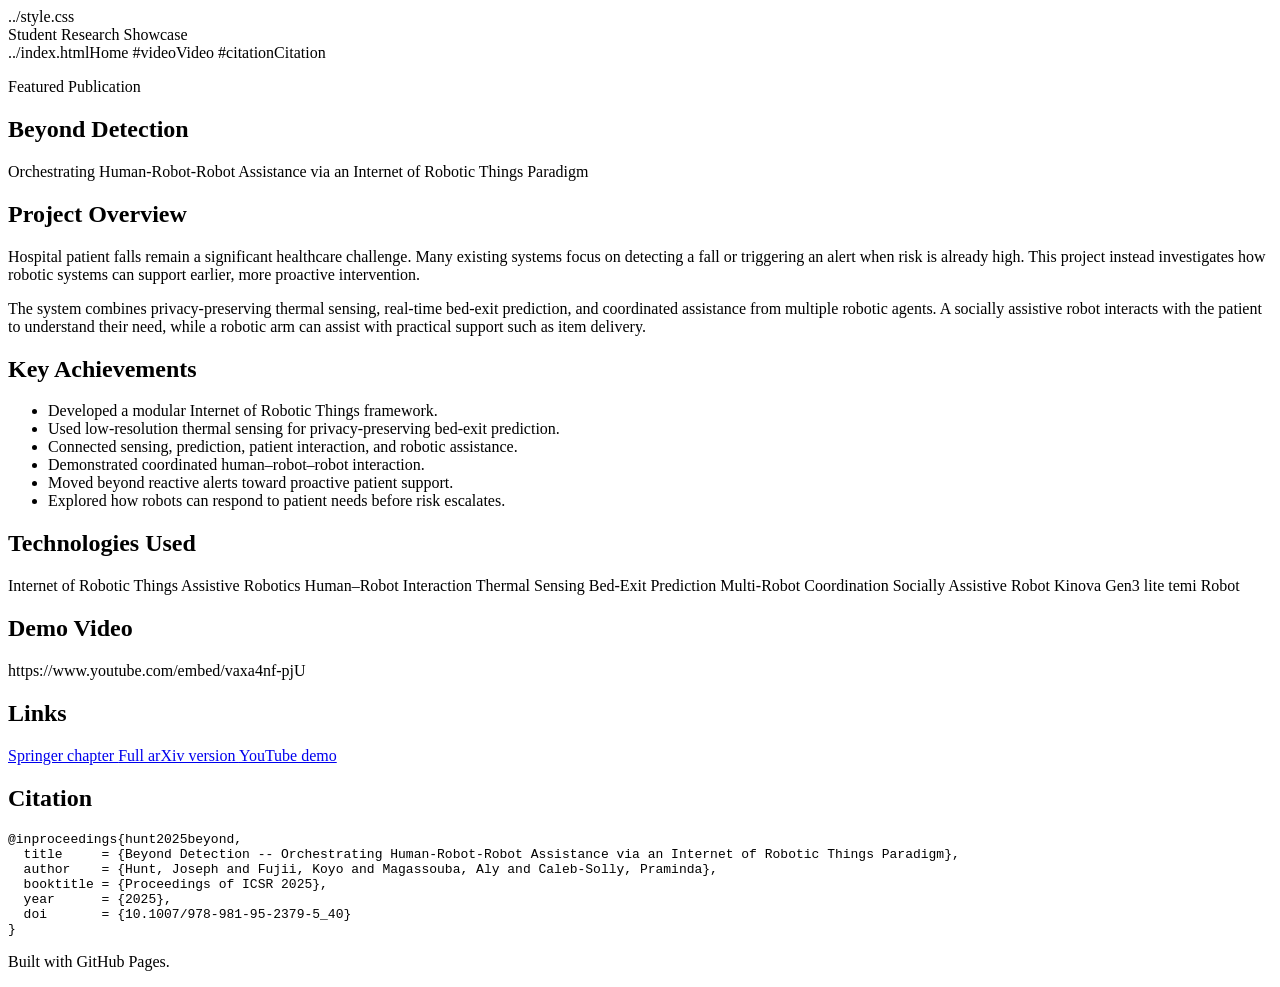
==== projects/beyond-detection.html @ be0d7199 "Add beyond-detection.html for project showcase This HTML file presents a project overview, key achie" ====
<!DOCTYPE html>
<html lang="en">
<head>
  <meta charset="UTF-8" />
  <meta name="viewport" content="width=device-width, initial-scale=1.0" />

  <title>Beyond Detection | Dissertation Student Projects</title>

  ../style.css
</head>

<body>
  <header class="hero">
    <nav class="navbar">
      <div class="logo">Student Research Showcase</div>

      <div class="nav-links">
        ../index.htmlHome</a>
        #videoVideo</a>
        #citationCitation</a>
      </div>
    </nav>

    <section class="hero-content">
      <p class="eyebrow">Featured Publication</p>

      <h1>Beyond Detection</h1>

      <p>
        Orchestrating Human-Robot-Robot Assistance via an Internet of Robotic Things Paradigm
      </p>
    </section>
  </header>

  <main>
    <section class="section">
      <h2>Project Overview</h2>

      <p>
        Hospital patient falls remain a significant healthcare challenge. Many existing
        systems focus on detecting a fall or triggering an alert when risk is already
        high. This project instead investigates how robotic systems can support earlier,
        more proactive intervention.
      </p>

      <p>
        The system combines privacy-preserving thermal sensing, real-time bed-exit
        prediction, and coordinated assistance from multiple robotic agents. A socially
        assistive robot interacts with the patient to understand their need, while a
        robotic arm can assist with practical support such as item delivery.
      </p>
    </section>

    <section class="section">
      <h2>Key Achievements</h2>

      <ul>
        <li>Developed a modular Internet of Robotic Things framework.</li>
        <li>Used low-resolution thermal sensing for privacy-preserving bed-exit prediction.</li>
        <li>Connected sensing, prediction, patient interaction, and robotic assistance.</li>
        <li>Demonstrated coordinated human–robot–robot interaction.</li>
        <li>Moved beyond reactive alerts toward proactive patient support.</li>
        <li>Explored how robots can respond to patient needs before risk escalates.</li>
      </ul>
    </section>

    <section class="section">
      <h2>Technologies Used</h2>

      <div class="tags">
        <span>Internet of Robotic Things</span>
        <span>Assistive Robotics</span>
        <span>Human–Robot Interaction</span>
        <span>Thermal Sensing</span>
        <span>Bed-Exit Prediction</span>
        <span>Multi-Robot Coordination</span>
        <span>Socially Assistive Robot</span>
        <span>Kinova Gen3 lite</span>
        <span>temi Robot</span>
      </div>
    </section>

    <section id="video" class="section">
      <h2>Demo Video</h2>

      <div class="video-box">
        https://www.youtube.com/embed/vaxa4nf-pjU
        </iframe>
      </div>
    </section>

    <section class="section">
      <h2>Links</h2>

      <div class="links">
        <a href="https://link.springer.com/chapter/10.1007/978-981-95-2379-5_40">
          Springer chapter
        </a>

        <a href="https://arxiv.org/pdf/2509.22296">
          Full arXiv version
        </a>

        <a href="https://youtu.be/vaxa4nf-pjU">
          YouTube demo
        </a>
      </div>
    </section>

    <section id="citation" class="section">
      <h2>Citation</h2>

      <pre><code>@inproceedings{hunt2025beyond,
  title     = {Beyond Detection -- Orchestrating Human-Robot-Robot Assistance via an Internet of Robotic Things Paradigm},
  author    = {Hunt, Joseph and Fujii, Koyo and Magassouba, Aly and Caleb-Solly, Praminda},
  booktitle = {Proceedings of ICSR 2025},
  year      = {2025},
  doi       = {10.1007/978-981-95-2379-5_40}
}</code></pre>
    </section>
  </main>

  <footer>
    <p>Built with GitHub Pages.</p>
  </footer>
</body>
</html>
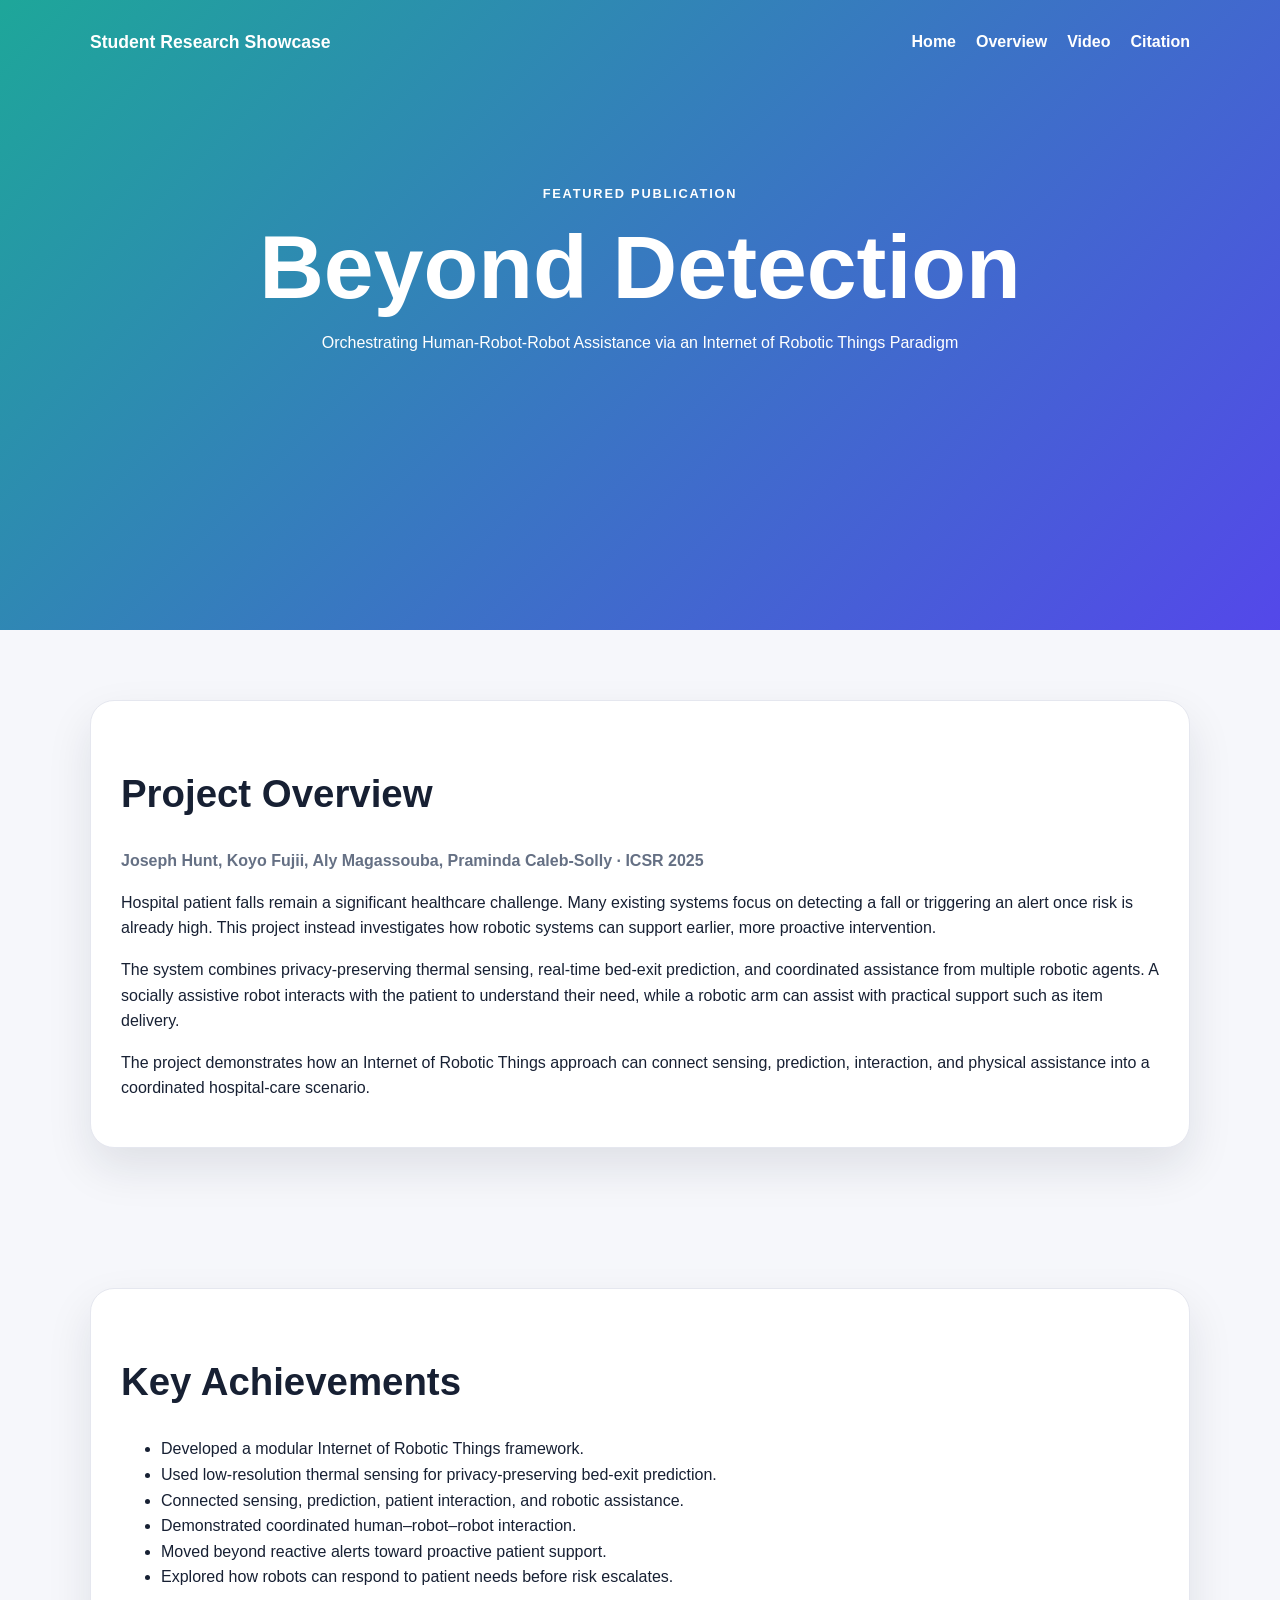
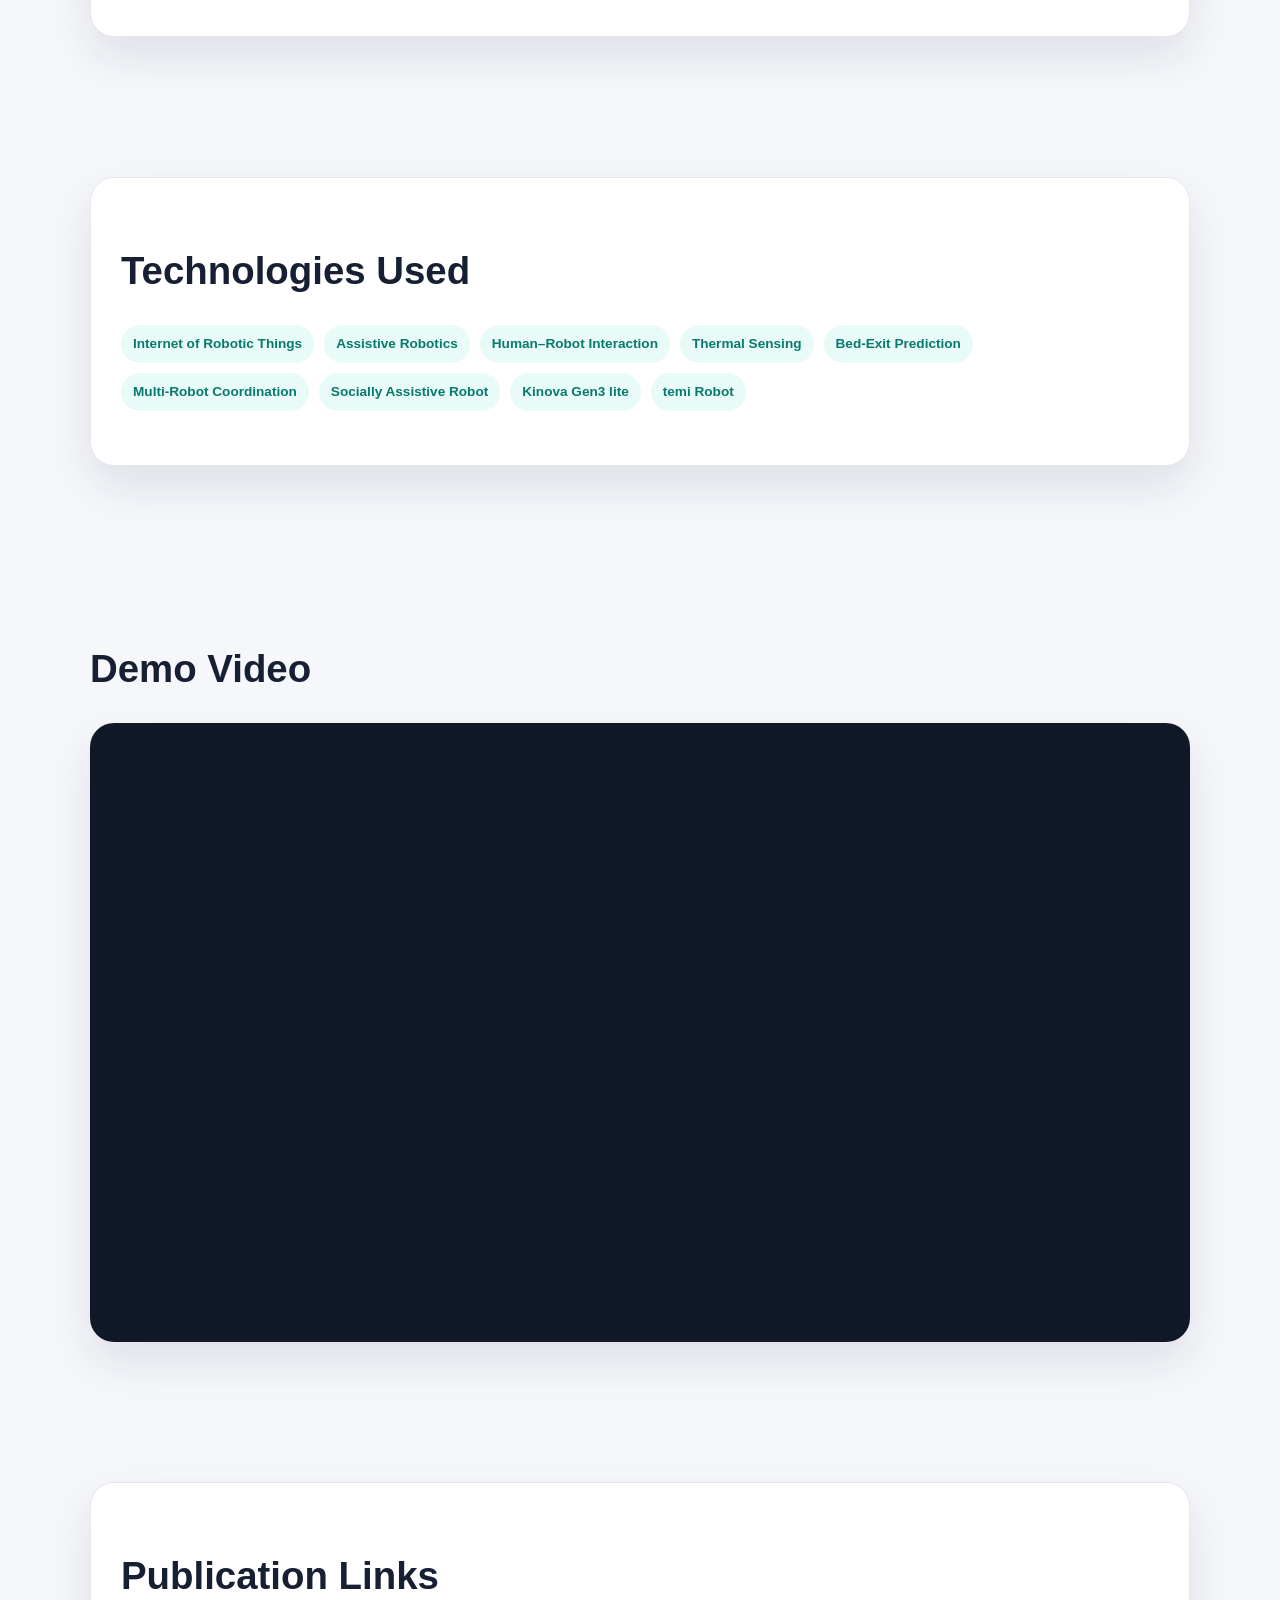
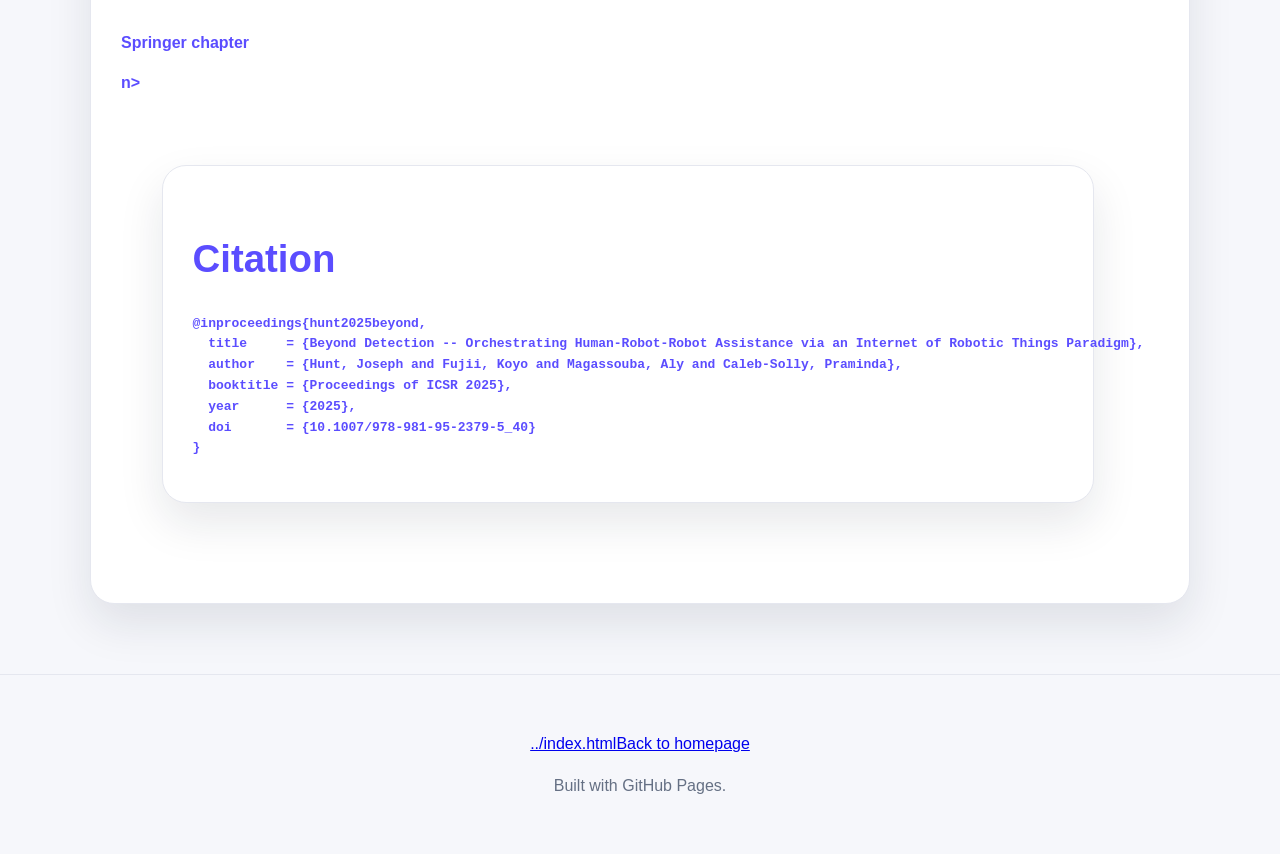
==== commit 78540350: "Update project title and restructure content" ====
--- a/projects/beyond-detection.html
+++ b/projects/beyond-detection.html
@@ -4,9 +4,9 @@
   <meta charset="UTF-8" />
   <meta name="viewport" content="width=device-width, initial-scale=1.0" />
 
-  <title>Beyond Detection | Dissertation Student Projects</title>
+  <title>Beyond Detection | Student Research Showcase</title>
 
-  ../style.css
+  <link rel="stylesheet" href="../style.css" />
 </head>
 
 <body>
@@ -15,9 +15,10 @@
       <div class="logo">Student Research Showcase</div>
 
       <div class="nav-links">
-        ../index.htmlHome</a>
-        #videoVideo</a>
-        #citationCitation</a>
+        <a href="../index.html">Home</a>
+        <a href="#overview">Overview</a>
+        <a href="#video">Video</a>
+        <a href="#citation">Citation</a>
       </div>
     </nav>
 
@@ -33,94 +34,112 @@
   </header>
 
   <main>
-    <section class="section">
-      <h2>Project Overview</h2>
+    <section id="overview" class="section">
+      <article class="project-card">
+        <h2>Project Overview</h2>
 
-      <p>
-        Hospital patient falls remain a significant healthcare challenge. Many existing
-        systems focus on detecting a fall or triggering an alert when risk is already
-        high. This project instead investigates how robotic systems can support earlier,
-        more proactive intervention.
-      </p>
+        <p class="meta">
+          Joseph Hunt, Koyo Fujii, Aly Magassouba, Praminda Caleb-Solly · ICSR 2025
+        </p>
 
-      <p>
-        The system combines privacy-preserving thermal sensing, real-time bed-exit
-        prediction, and coordinated assistance from multiple robotic agents. A socially
-        assistive robot interacts with the patient to understand their need, while a
-        robotic arm can assist with practical support such as item delivery.
-      </p>
+        <p>
+          Hospital patient falls remain a significant healthcare challenge. Many existing
+          systems focus on detecting a fall or triggering an alert once risk is already
+          high. This project instead investigates how robotic systems can support earlier,
+          more proactive intervention.
+        </p>
+
+        <p>
+          The system combines privacy-preserving thermal sensing, real-time bed-exit
+          prediction, and coordinated assistance from multiple robotic agents. A socially
+          assistive robot interacts with the patient to understand their need, while a
+          robotic arm can assist with practical support such as item delivery.
+        </p>
+
+        <p>
+          The project demonstrates how an Internet of Robotic Things approach can connect
+          sensing, prediction, interaction, and physical assistance into a coordinated
+          hospital-care scenario.
+        </p>
+      </article>
     </section>
 
     <section class="section">
-      <h2>Key Achievements</h2>
+      <article class="paper-card">
+        <h2>Key Achievements</h2>
 
-      <ul>
-        <li>Developed a modular Internet of Robotic Things framework.</li>
-        <li>Used low-resolution thermal sensing for privacy-preserving bed-exit prediction.</li>
-        <li>Connected sensing, prediction, patient interaction, and robotic assistance.</li>
-        <li>Demonstrated coordinated human–robot–robot interaction.</li>
-        <li>Moved beyond reactive alerts toward proactive patient support.</li>
-        <li>Explored how robots can respond to patient needs before risk escalates.</li>
-      </ul>
+        <ul>
+          <li>Developed a modular Internet of Robotic Things framework.</li>
+          <li>Used low-resolution thermal sensing for privacy-preserving bed-exit prediction.</li>
+          <li>Connected sensing, prediction, patient interaction, and robotic assistance.</li>
+          <li>Demonstrated coordinated human–robot–robot interaction.</li>
+          <li>Moved beyond reactive alerts toward proactive patient support.</li>
+          <li>Explored how robots can respond to patient needs before risk escalates.</li>
+        </ul>
+      </article>
     </section>
 
     <section class="section">
-      <h2>Technologies Used</h2>
+      <article class="project-card">
+        <h2>Technologies Used</h2>
 
-      <div class="tags">
-        <span>Internet of Robotic Things</span>
-        <span>Assistive Robotics</span>
-        <span>Human–Robot Interaction</span>
-        <span>Thermal Sensing</span>
-        <span>Bed-Exit Prediction</span>
-        <span>Multi-Robot Coordination</span>
-        <span>Socially Assistive Robot</span>
-        <span>Kinova Gen3 lite</span>
-        <span>temi Robot</span>
-      </div>
+        <div class="tags">
+          <span>Internet of Robotic Things</span>
+          <span>Assistive Robotics</span>
+          <span>Human–Robot Interaction</span>
+          <span>Thermal Sensing</span>
+          <span>Bed-Exit Prediction</span>
+          <span>Multi-Robot Coordination</span>
+          <span>Socially Assistive Robot</span>
+          <span>Kinova Gen3 lite</span>
+          <span>temi Robot</span>
+        </div>
+      </article>
     </section>
 
     <section id="video" class="section">
       <h2>Demo Video</h2>
 
       <div class="video-box">
-        https://www.youtube.com/embed/vaxa4nf-pjU
+        <iframe
+          src="https://www.youtube.com/embed/vaxa4nf-pjU"
+          title="Beyond Detection project demo"
+          allowfullscreen>
         </iframe>
       </div>
     </section>
 
     <section class="section">
-      <h2>Links</h2>
+      <article class="paper-card">
+        <h2>Publication Links</h2>
 
-      <div class="links">
-        <a href="https://link.springer.com/chapter/10.1007/978-981-95-2379-5_40">
-          Springer chapter
-        </a>
+        <div class="links">
+          <a href="https://link.springer.com/chapter/10.1007/978-981-95-2379-5_40">
+            Springer chapter
+          </a>
 
-        <a href="https://arxiv.org/pdf/2509.22296">
-          Full arXiv version
-        </a>
-
-        <a href="https://youtu.be/vaxa4nf-pjU">
-          YouTube demo
-        </a>
-      </div>
-    </section>
+          <a href="https://arxiv.org/pdf/2509.22296">
+     n>
 
     <section id="citation" class="section">
-      <h2>Citation</h2>
+      <article class="paper-card">
+        <h2>Citation</h2>
 
-      <pre><code>@inproceedings{hunt2025beyond,
+        <pre><code>@inproceedings{hunt2025beyond,
   title     = {Beyond Detection -- Orchestrating Human-Robot-Robot Assistance via an Internet of Robotic Things Paradigm},
   author    = {Hunt, Joseph and Fujii, Koyo and Magassouba, Aly and Caleb-Solly, Praminda},
   booktitle = {Proceedings of ICSR 2025},
   year      = {2025},
   doi       = {10.1007/978-981-95-2379-5_40}
 }</code></pre>
+      </article>
     </section>
   </main>
 
   <footer>
+    <p>
+      ../index.htmlBack to homepage</a>
+    </p>
     <p>Built with GitHub Pages.</p>
   </footer>
 </body>
--- a/style.css
+++ b/style.css
@@ -0,0 +1,234 @@
+:root {
+  --background: #f6f7fb;
+  --text: #172033;
+  --muted: #657084;
+  --primary: #5b4dff;
+  --accent: #1fb6a6;
+  --card: #ffffff;
+  --border: #e5e7ef;
+}
+
+* {
+  box-sizing: border-box;
+}
+
+body {
+  margin: 0;
+  font-family: Arial, Helvetica, sans-serif;
+  background: var(--background);
+  color: var(--text);
+  line-height: 1.6;
+}
+
+.hero {
+  min-height: 70vh;
+  color: white;
+  background:
+    linear-gradient(135deg, rgba(31, 182, 166, 0.9), rgba(91, 77, 255, 0.9)),
+    #111827;
+  padding-bottom: 80px;
+}
+
+.navbar {
+  width: min(1100px, 92%);
+  margin: 0 auto;
+  padding: 28px 0;
+  display: flex;
+  justify-content: space-between;
+  align-items: center;
+}
+
+.logo {
+  font-weight: 800;
+  font-size: 1.1rem;
+}
+
+.nav-links {
+  display: flex;
+  gap: 20px;
+}
+
+.nav-links a {
+  color: white;
+  text-decoration: none;
+  font-weight: 700;
+}
+
+.hero-content {
+  width: min(900px, 92%);
+  margin: 100px auto 0;
+  text-align: center;
+}
+
+.eyebrow {
+  text-transform: uppercase;
+  letter-spacing: 0.14em;
+  font-size: 0.8rem;
+  font-weight: 800;
+}
+
+h1 {
+  font-size: clamp(2.8rem, 8vw, 5.6rem);
+  line-height: 0.95;
+  margin: 20px 0;
+}
+
+h2 {
+  font-size: 2.4rem;
+  margin-bottom: 24px;
+}
+
+.section {
+  width: min(1100px, 92%);
+  margin: 0 auto;
+  padding: 70px 0;
+}
+
+.project-card,
+.paper-card {
+  background: var(--card);
+  border: 1px solid var(--border);
+  border-radius: 24px;
+  padding: 30px;
+  box-shadow: 0 20px 45px rgba(23, 32, 51, 0.1);
+}
+
+.project-card h3,
+.paper-card h3 {
+  font-size: 1.8rem;
+  margin-top: 0;
+}
+
+.meta {
+  color: var(--muted);
+  font-weight: 700;
+}
+
+.tags {
+  display: flex;
+  flex-wrap: wrap;
+  gap: 10px;
+  margin: 24px 0;
+}
+
+.tags span {
+  background: #e8fbf8;
+  color: #08796e;
+  border-radius: 999px;
+  padding: 8px 12px;
+  font-weight: 700;
+  font-size: 0.85rem;
+}
+
+.links {
+  display: flex;
+  flex-wrap: wrap;
+  gap: 14px;
+}
+
+.links a {
+  color: var(--primary);
+  font-weight: 800;
+  text-decoration: none;
+}
+
+.links a:hover {
+  text-decoration: underline;
+}
+
+.video-box {
+  aspect-ratio: 16 / 9;
+  background: #111827;
+  border-radius: 24px;
+  overflow: hidden;
+  box-shadow: 0 20px 45px rgba(23, 32, 51, 0.1);
+}
+
+.video-box iframe {
+  width: 100%;
+  height: 100%;
+  border: 0;
+}
+
+footer {
+  text-align: center;
+  color: var(--muted);
+  padding: 40px;
+  border-top: 1px solid var(--border);
+}
+
+@media (max-width: 700px) {
+  .navbar {
+    flex-direction: column;
+    gap: 20px;
+  }
+
+  .nav-links {
+    flex-wrap: wrap;
+    justify-content: center;
+  }
+}
+/* === About section: photo next to bio === */
+.about-section {
+  padding-top: 80px;
+}
+
+.about-card-horizontal {
+  display: grid;
+  grid-template-columns: minmax(180px, 280px) 1fr;
+  gap: 34px;
+  align-items: start;
+  background: var(--card);
+  border: 1px solid var(--border);
+  border-radius: 24px;
+  padding: 34px;
+  box-shadow: 0 20px 45px rgba(23, 32, 51, 0.1);
+}
+
+.about-photo-column {
+  display: flex;
+  justify-content: center;
+}
+
+.about-photo {
+  width: 100%;
+  max-width: 260px;
+  aspect-ratio: 1 / 1;
+  object-fit: cover;
+  border-radius: 28px;
+  border: 6px solid #ffffff;
+  box-shadow: 0 18px 35px rgba(23, 32, 51, 0.18);
+  background: #eef0f6;
+}
+
+.about-bio-column h2 {
+  margin-top: 0;
+}
+
+.about-bio-column a {
+  color: var(--primary);
+  font-weight: 700;
+  text-decoration: none;
+}
+
+.about-bio-column a:hover {
+  text-decoration: underline;
+}
+
+.about-links {
+  margin-top: 22px;
+}
+
+@media (max-width: 800px) {
+  .about-card-horizontal {
+    grid-template-columns: 1fr;
+  }
+
+  .about-photo-column {
+    justify-content: flex-start;
+  }
+
+  .about-photo {
+    max-width: 220px;
+  }
+}
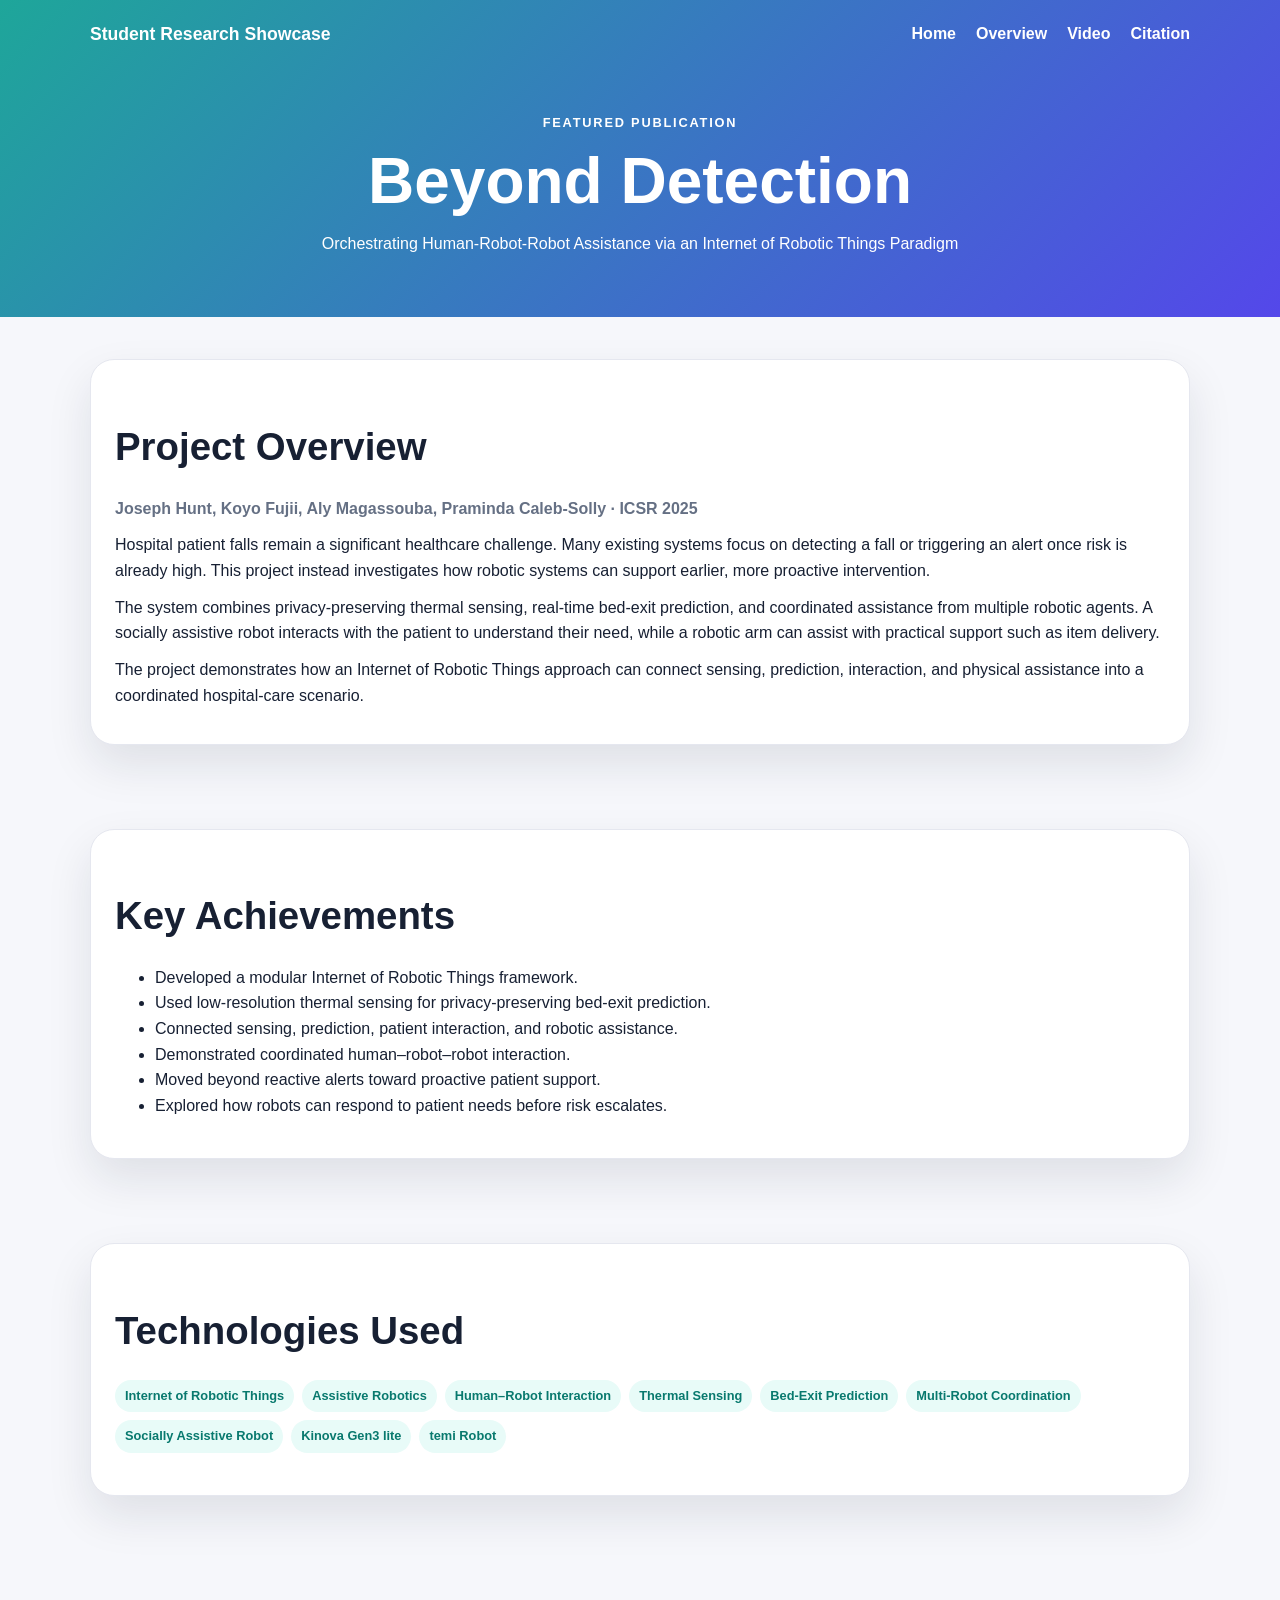
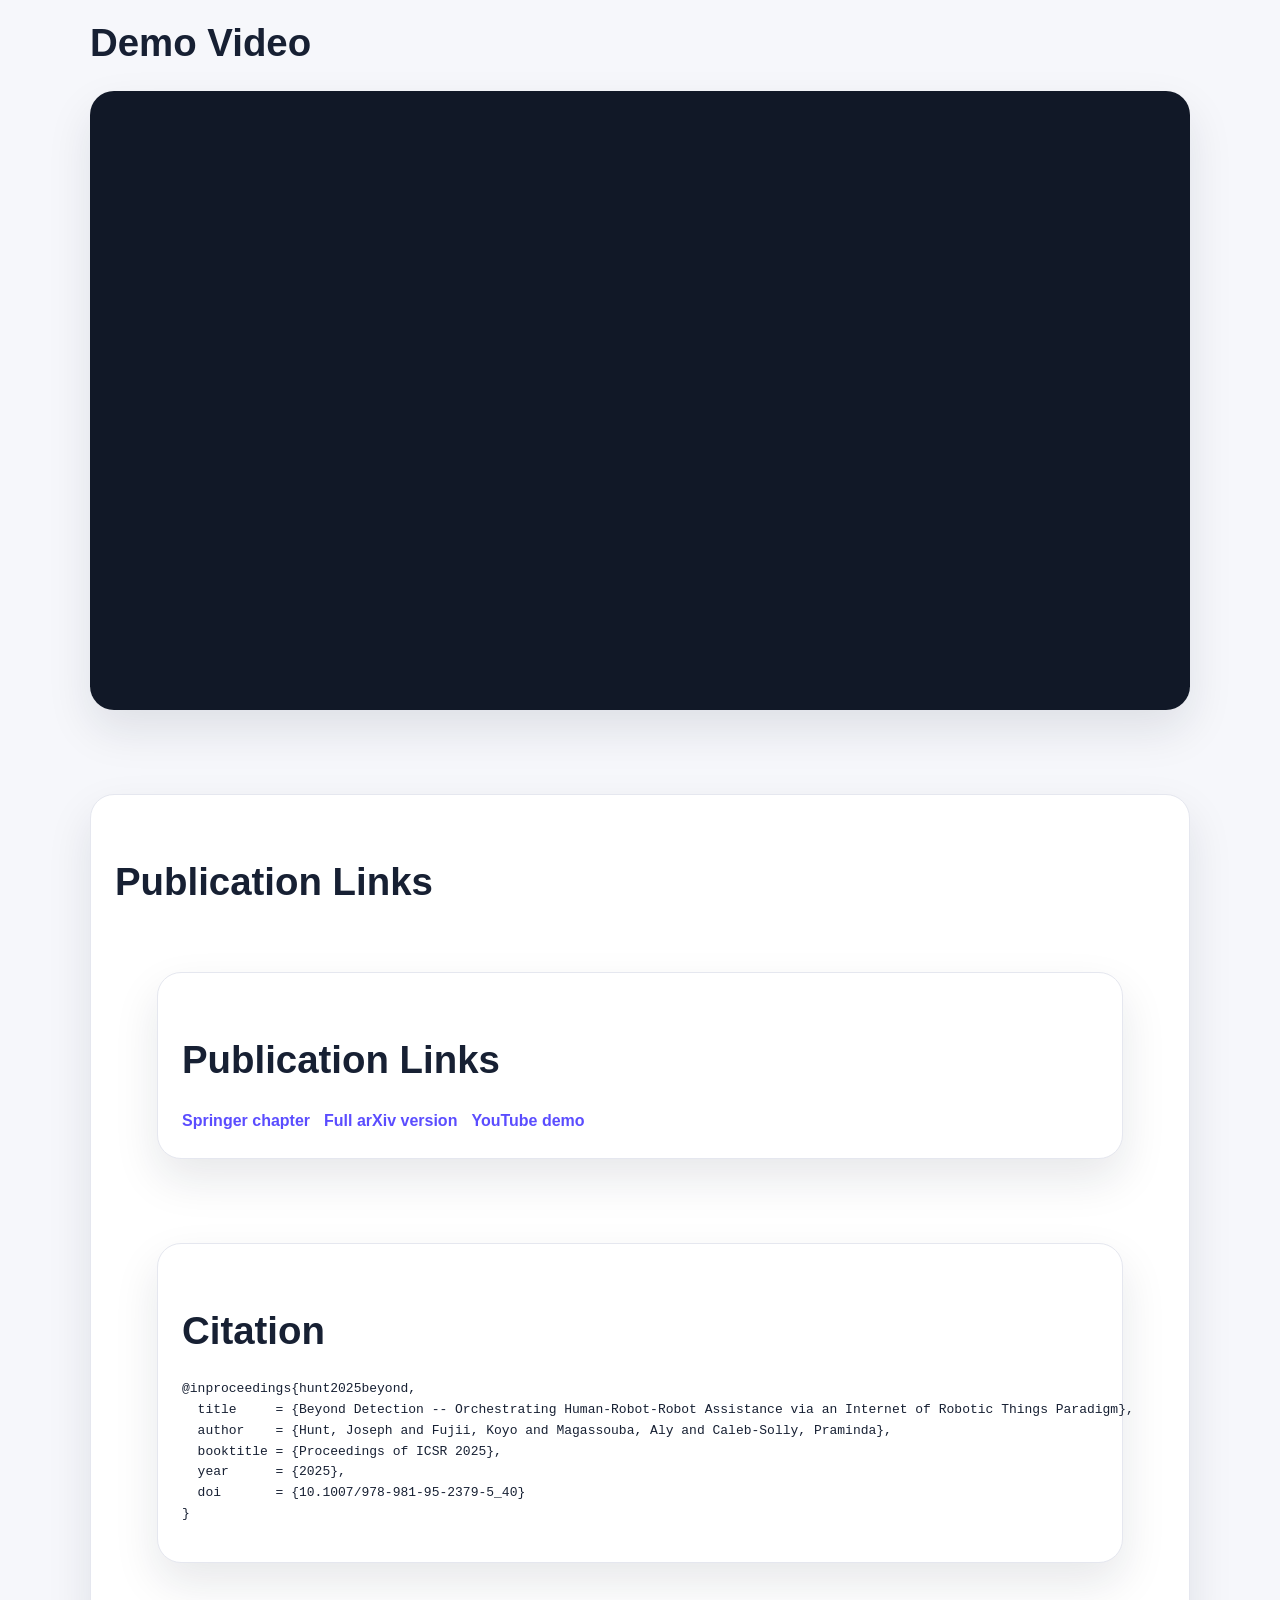
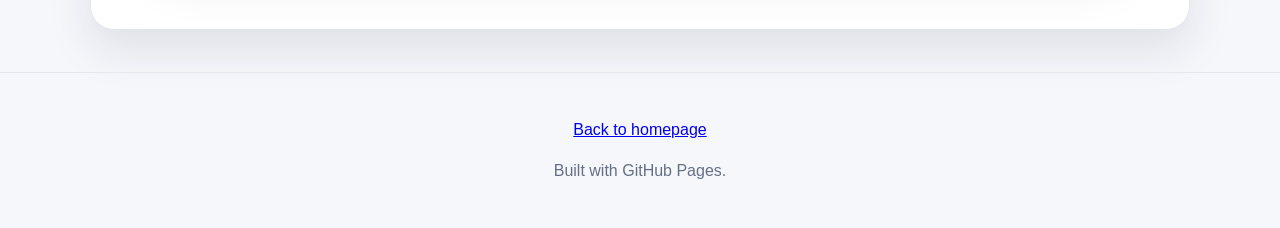
==== commit 469f2145: "Add publication links and YouTube demo section Added publication links section with relevant resourc" ====
--- a/projects/beyond-detection.html
+++ b/projects/beyond-detection.html
@@ -113,13 +113,25 @@
       <article class="paper-card">
         <h2>Publication Links</h2>
 
+<section class="section">
+      <article class="paper-card">
+        <h2>Publication Links</h2>
+
         <div class="links">
           <a href="https://link.springer.com/chapter/10.1007/978-981-95-2379-5_40">
             Springer chapter
           </a>
 
           <a href="https://arxiv.org/pdf/2509.22296">
-     n>
+            Full arXiv version
+          </a>
+
+          <a href="https://youtu.be/vaxa4nf-pjU">
+            YouTube demo
+          </a>
+        </div>
+      </article>
+    </section>
 
     <section id="citation" class="section">
       <article class="paper-card">
@@ -138,7 +150,7 @@
 
   <footer>
     <p>
-      ../index.htmlBack to homepage</a>
+      <a href="../index.html">Back to homepage</a>
     </p>
     <p>Built with GitHub Pages.</p>
   </footer>
--- a/style.css
+++ b/style.css
@@ -232,3 +232,80 @@
     max-width: 220px;
   }
 }
+/* === Compact layout adjustments === */
+
+/* Reduce the height of the top banner */
+.hero {
+  min-height: auto;
+  padding-bottom: 45px;
+}
+
+/* Reduce spacing inside the navigation bar */
+.navbar {
+  padding: 20px 0;
+}
+
+/* Pull the hero text upward and reduce empty space */
+.hero-content {
+  margin: 45px auto 0;
+  max-width: 850px;
+}
+
+/* Reduce the main homepage title size */
+h1 {
+  font-size: clamp(2.2rem, 5vw, 4rem);
+  line-height: 1.05;
+  margin: 14px 0;
+}
+
+/* Slightly reduce section title sizes */
+h2 {
+  font-size: clamp(1.7rem, 3vw, 2.4rem);
+  margin-bottom: 18px;
+}
+
+/* Reduce large gaps between sections */
+.section {
+  padding: 42px 0;
+}
+
+/* Reduce card padding slightly */
+.project-card,
+.paper-card {
+  padding: 24px;
+}
+
+/* Reduce paragraph spacing inside cards */
+.project-card p,
+.paper-card p,
+.about-bio-column p {
+  margin-top: 0.7rem;
+  margin-bottom: 0.7rem;
+}
+
+/* Make the About section sit closer to the hero */
+.about-section {
+  padding-top: 50px;
+}
+
+/* Reduce spacing around the About card */
+.about-card-horizontal {
+  padding: 28px;
+  gap: 28px;
+}
+
+/* Make tags a little more compact */
+.tags {
+  margin: 18px 0;
+  gap: 8px;
+}
+
+.tags span {
+  padding: 6px 10px;
+  font-size: 0.8rem;
+}
+
+/* Reduce footer spacing */
+footer {
+  padding: 28px;
+}
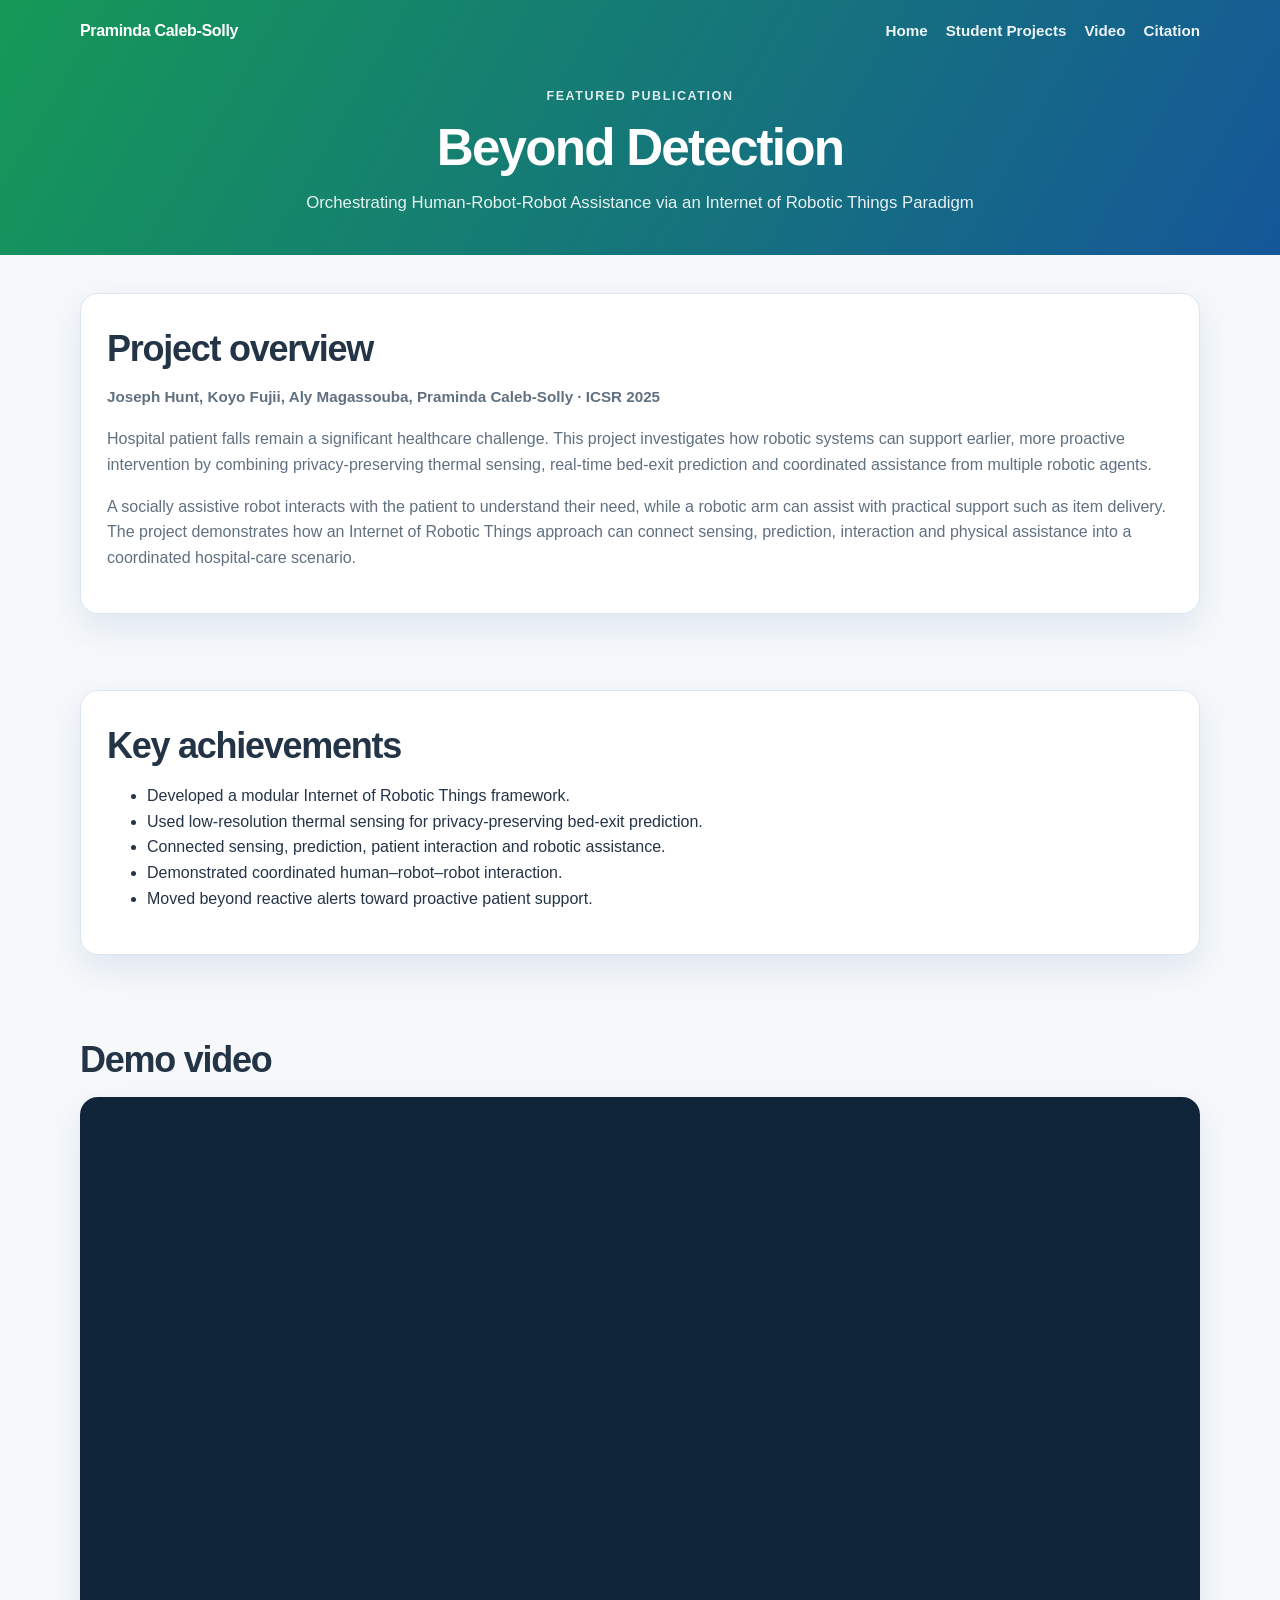
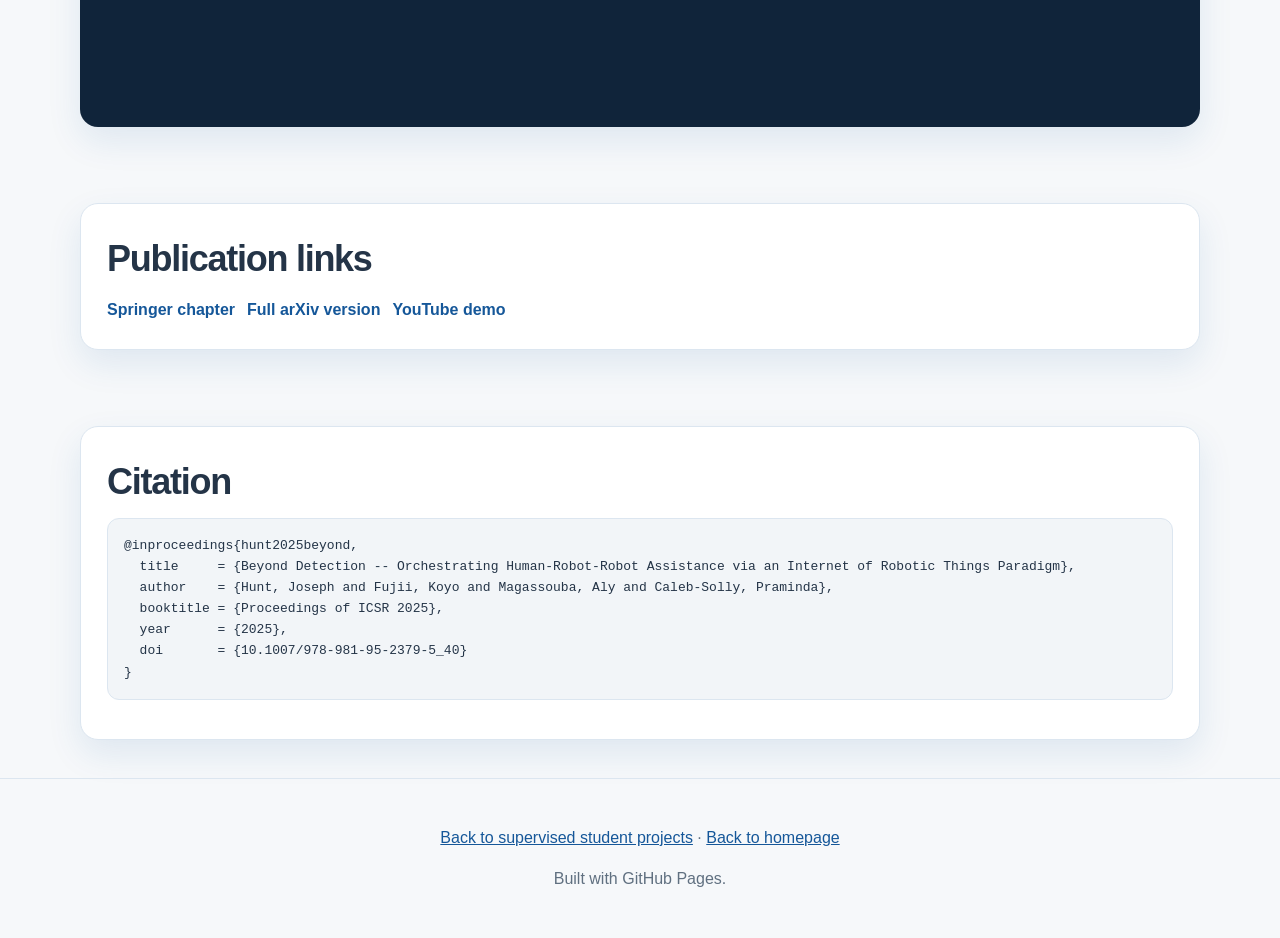
==== commit cfba4535: "Revise project title and content for clarity Updated project title and various text elements for con" ====
--- a/projects/beyond-detection.html
+++ b/projects/beyond-detection.html
@@ -3,132 +3,68 @@
 <head>
   <meta charset="UTF-8" />
   <meta name="viewport" content="width=device-width, initial-scale=1.0" />
-
-  <title>Beyond Detection | Student Research Showcase</title>
-
+  <title>Beyond Detection | Student Project</title>
   <link rel="stylesheet" href="../style.css" />
 </head>
-
 <body>
-  <header class="hero">
+  <header class="site-hero compact-hero">
     <nav class="navbar">
-      <div class="logo">Student Research Showcase</div>
-
+      <a class="brand" href="../index.html">Praminda Caleb-Solly</a>
       <div class="nav-links">
         <a href="../index.html">Home</a>
-        <a href="#overview">Overview</a>
+        <a href="Supervised_Student_Projects.html">Student Projects</a>
         <a href="#video">Video</a>
         <a href="#citation">Citation</a>
       </div>
     </nav>
-
-    <section class="hero-content">
-      <p class="eyebrow">Featured Publication</p>
-
+    <section class="hero-content compact">
+      <p class="eyebrow">Featured publication</p>
       <h1>Beyond Detection</h1>
-
-      <p>
-        Orchestrating Human-Robot-Robot Assistance via an Internet of Robotic Things Paradigm
-      </p>
+      <p class="hero-subtitle">Orchestrating Human-Robot-Robot Assistance via an Internet of Robotic Things Paradigm</p>
     </section>
   </header>
 
   <main>
-    <section id="overview" class="section">
+    <section class="section">
       <article class="project-card">
-        <h2>Project Overview</h2>
-
-        <p class="meta">
-          Joseph Hunt, Koyo Fujii, Aly Magassouba, Praminda Caleb-Solly · ICSR 2025
+        <h2>Project overview</h2>
+        <p class="meta">Joseph Hunt, Koyo Fujii, Aly Magassouba, Praminda Caleb-Solly · ICSR 2025</p>
+        <p>
+          Hospital patient falls remain a significant healthcare challenge. This project investigates how robotic systems can support earlier, more proactive intervention by combining privacy-preserving thermal sensing, real-time bed-exit prediction and coordinated assistance from multiple robotic agents.
         </p>
-
         <p>
-          Hospital patient falls remain a significant healthcare challenge. Many existing
-          systems focus on detecting a fall or triggering an alert once risk is already
-          high. This project instead investigates how robotic systems can support earlier,
-          more proactive intervention.
-        </p>
-
-        <p>
-          The system combines privacy-preserving thermal sensing, real-time bed-exit
-          prediction, and coordinated assistance from multiple robotic agents. A socially
-          assistive robot interacts with the patient to understand their need, while a
-          robotic arm can assist with practical support such as item delivery.
-        </p>
-
-        <p>
-          The project demonstrates how an Internet of Robotic Things approach can connect
-          sensing, prediction, interaction, and physical assistance into a coordinated
-          hospital-care scenario.
+          A socially assistive robot interacts with the patient to understand their need, while a robotic arm can assist with practical support such as item delivery. The project demonstrates how an Internet of Robotic Things approach can connect sensing, prediction, interaction and physical assistance into a coordinated hospital-care scenario.
         </p>
       </article>
     </section>
 
     <section class="section">
       <article class="paper-card">
-        <h2>Key Achievements</h2>
-
+        <h2>Key achievements</h2>
         <ul>
           <li>Developed a modular Internet of Robotic Things framework.</li>
           <li>Used low-resolution thermal sensing for privacy-preserving bed-exit prediction.</li>
-          <li>Connected sensing, prediction, patient interaction, and robotic assistance.</li>
+          <li>Connected sensing, prediction, patient interaction and robotic assistance.</li>
           <li>Demonstrated coordinated human–robot–robot interaction.</li>
           <li>Moved beyond reactive alerts toward proactive patient support.</li>
-          <li>Explored how robots can respond to patient needs before risk escalates.</li>
         </ul>
       </article>
     </section>
 
-    <section class="section">
-      <article class="project-card">
-        <h2>Technologies Used</h2>
-
-        <div class="tags">
-          <span>Internet of Robotic Things</span>
-          <span>Assistive Robotics</span>
-          <span>Human–Robot Interaction</span>
-          <span>Thermal Sensing</span>
-          <span>Bed-Exit Prediction</span>
-          <span>Multi-Robot Coordination</span>
-          <span>Socially Assistive Robot</span>
-          <span>Kinova Gen3 lite</span>
-          <span>temi Robot</span>
-        </div>
-      </article>
-    </section>
-
     <section id="video" class="section">
-      <h2>Demo Video</h2>
-
+      <h2>Demo video</h2>
       <div class="video-box">
-        <iframe
-          src="https://www.youtube.com/embed/vaxa4nf-pjU"
-          title="Beyond Detection project demo"
-          allowfullscreen>
-        </iframe>
+        <iframe src="https://www.youtube.com/embed/vaxa4nf-pjU" title="Beyond Detection project demo" allowfullscreen></iframe>
       </div>
     </section>
 
     <section class="section">
       <article class="paper-card">
-        <h2>Publication Links</h2>
-
-<section class="section">
-      <article class="paper-card">
-        <h2>Publication Links</h2>
-
+        <h2>Publication links</h2>
         <div class="links">
-          <a href="https://link.springer.com/chapter/10.1007/978-981-95-2379-5_40">
-            Springer chapter
-          </a>
-
-          <a href="https://arxiv.org/pdf/2509.22296">
-            Full arXiv version
-          </a>
-
-          <a href="https://youtu.be/vaxa4nf-pjU">
-            YouTube demo
-          </a>
+          <a href="https://link.springer.com/chapter/10.1007/978-981-95-2379-5_40">Springer chapter</a>
+          <a href="https://arxiv.org/pdf/2509.22296">Full arXiv version</a>
+          <a href="https://youtu.be/vaxa4nf-pjU">YouTube demo</a>
         </div>
       </article>
     </section>
@@ -136,7 +72,6 @@
     <section id="citation" class="section">
       <article class="paper-card">
         <h2>Citation</h2>
-
         <pre><code>@inproceedings{hunt2025beyond,
   title     = {Beyond Detection -- Orchestrating Human-Robot-Robot Assistance via an Internet of Robotic Things Paradigm},
   author    = {Hunt, Joseph and Fujii, Koyo and Magassouba, Aly and Caleb-Solly, Praminda},
@@ -147,11 +82,8 @@
       </article>
     </section>
   </main>
-
-  <footer>
-    <p>
-      <a href="../index.html">Back to homepage</a>
-    </p>
+  <footer class="site-footer">
+    <p><a href="Supervised_Student_Projects.html">Back to supervised student projects</a> · <a href="../index.html">Back to homepage</a></p>
     <p>Built with GitHub Pages.</p>
   </footer>
 </body>
--- a/style.css
+++ b/style.css
@@ -1,311 +1,164 @@
+/* Cayman-inspired clean research portfolio styling */
 :root {
-  --background: #f6f7fb;
-  --text: #172033;
-  --muted: #657084;
-  --primary: #5b4dff;
-  --accent: #1fb6a6;
+  --cayman-a: #159957;
+  --cayman-b: #155799;
+  --bg: #f6f8fa;
   --card: #ffffff;
-  --border: #e5e7ef;
+  --text: #243447;
+  --muted: #607080;
+  --border: #dce6f0;
+  --link: #155799;
+  --shadow: 0 14px 34px rgba(21, 87, 153, 0.10);
+  --radius: 18px;
 }
 
-* {
-  box-sizing: border-box;
-}
-
+* { box-sizing: border-box; }
+html { scroll-behavior: smooth; }
 body {
   margin: 0;
-  font-family: Arial, Helvetica, sans-serif;
-  background: var(--background);
+  font-family: -apple-system, BlinkMacSystemFont, "Segoe UI", Helvetica, Arial, sans-serif;
+  background: var(--bg);
   color: var(--text);
-  line-height: 1.6;
+  line-height: 1.62;
 }
+a { color: var(--link); }
 
-.hero {
-  min-height: 70vh;
-  color: white;
-  background:
-    linear-gradient(135deg, rgba(31, 182, 166, 0.9), rgba(91, 77, 255, 0.9)),
-    #111827;
-  padding-bottom: 80px;
+.site-hero {
+  color: #fff;
+  background: linear-gradient(120deg, var(--cayman-a), var(--cayman-b));
+  padding: 0 0 48px;
 }
-
+.compact-hero { padding-bottom: 38px; }
 .navbar {
-  width: min(1100px, 92%);
+  width: min(1120px, 92%);
   margin: 0 auto;
-  padding: 28px 0;
+  padding: 18px 0;
   display: flex;
   justify-content: space-between;
+  gap: 24px;
   align-items: center;
 }
-
-.logo {
+.brand {
+  color: #fff;
+  text-decoration: none;
   font-weight: 800;
-  font-size: 1.1rem;
+  letter-spacing: -0.02em;
 }
-
-.nav-links {
-  display: flex;
-  gap: 20px;
-}
-
+.nav-links { display: flex; gap: 18px; flex-wrap: wrap; }
 .nav-links a {
-  color: white;
+  color: rgba(255,255,255,0.92);
   text-decoration: none;
   font-weight: 700;
+  font-size: 0.95rem;
 }
-
+.nav-links a:hover { color: #fff; text-decoration: underline; }
 .hero-content {
-  width: min(900px, 92%);
-  margin: 100px auto 0;
+  width: min(980px, 92%);
+  margin: 32px auto 0;
   text-align: center;
 }
-
+.hero-content.compact { margin-top: 24px; }
 .eyebrow {
   text-transform: uppercase;
-  letter-spacing: 0.14em;
-  font-size: 0.8rem;
+  letter-spacing: 0.13em;
+  font-size: 0.78rem;
   font-weight: 800;
+  color: #159957;
 }
+.site-hero .eyebrow { color: rgba(255,255,255,0.86); }
+h1, h2, h3 { line-height: 1.15; letter-spacing: -0.035em; }
+h1 { font-size: clamp(2rem, 4vw, 3.35rem); margin: 12px 0 12px; }
+h2 { font-size: clamp(1.65rem, 3vw, 2.25rem); margin: 8px 0 16px; }
+h3 { font-size: 1.35rem; margin: 6px 0 10px; }
+.hero-subtitle { max-width: 770px; margin: 0 auto; color: rgba(255,255,255,0.9); font-size: 1.05rem; }
 
-h1 {
-  font-size: clamp(2.8rem, 8vw, 5.6rem);
-  line-height: 0.95;
-  margin: 20px 0;
-}
+.section { width: min(1120px, 92%); margin: 0 auto; padding: 38px 0; }
+.section-heading { max-width: 760px; margin-bottom: 22px; }
+.section-heading.centred { text-align: center; margin-left: auto; margin-right: auto; }
+.section-heading p { color: var(--muted); }
 
-h2 {
-  font-size: 2.4rem;
-  margin-bottom: 24px;
-}
-
-.section {
-  width: min(1100px, 92%);
-  margin: 0 auto;
-  padding: 70px 0;
-}
-
-.project-card,
-.paper-card {
+.about-card-horizontal, .collection-card, .project-card, .paper-card, .funded-project-card {
   background: var(--card);
   border: 1px solid var(--border);
-  border-radius: 24px;
-  padding: 30px;
-  box-shadow: 0 20px 45px rgba(23, 32, 51, 0.1);
+  border-radius: var(--radius);
+  box-shadow: var(--shadow);
 }
-
-.project-card h3,
-.paper-card h3 {
-  font-size: 1.8rem;
-  margin-top: 0;
-}
-
-.meta {
-  color: var(--muted);
-  font-weight: 700;
-}
-
-.tags {
-  display: flex;
-  flex-wrap: wrap;
-  gap: 10px;
-  margin: 24px 0;
-}
-
-.tags span {
-  background: #e8fbf8;
-  color: #08796e;
-  border-radius: 999px;
-  padding: 8px 12px;
-  font-weight: 700;
-  font-size: 0.85rem;
-}
-
-.links {
-  display: flex;
-  flex-wrap: wrap;
-  gap: 14px;
-}
-
-.links a {
-  color: var(--primary);
-  font-weight: 800;
-  text-decoration: none;
-}
-
-.links a:hover {
-  text-decoration: underline;
-}
-
-.video-box {
-  aspect-ratio: 16 / 9;
-  background: #111827;
-  border-radius: 24px;
-  overflow: hidden;
-  box-shadow: 0 20px 45px rgba(23, 32, 51, 0.1);
-}
-
-.video-box iframe {
-  width: 100%;
-  height: 100%;
-  border: 0;
-}
-
-footer {
-  text-align: center;
-  color: var(--muted);
-  padding: 40px;
-  border-top: 1px solid var(--border);
-}
-
-@media (max-width: 700px) {
-  .navbar {
-    flex-direction: column;
-    gap: 20px;
-  }
-
-  .nav-links {
-    flex-wrap: wrap;
-    justify-content: center;
-  }
-}
-/* === About section: photo next to bio === */
-.about-section {
-  padding-top: 80px;
-}
-
 .about-card-horizontal {
   display: grid;
-  grid-template-columns: minmax(180px, 280px) 1fr;
-  gap: 34px;
+  grid-template-columns: minmax(180px, 260px) 1fr;
+  gap: 30px;
+  padding: 30px;
   align-items: start;
-  background: var(--card);
-  border: 1px solid var(--border);
-  border-radius: 24px;
-  padding: 34px;
-  box-shadow: 0 20px 45px rgba(23, 32, 51, 0.1);
 }
-
-.about-photo-column {
-  display: flex;
-  justify-content: center;
-}
-
+.about-photo-column { display: flex; justify-content: center; }
 .about-photo {
   width: 100%;
-  max-width: 260px;
+  max-width: 245px;
   aspect-ratio: 1 / 1;
   object-fit: cover;
-  border-radius: 28px;
-  border: 6px solid #ffffff;
-  box-shadow: 0 18px 35px rgba(23, 32, 51, 0.18);
-  background: #eef0f6;
+  border-radius: 22px;
+  border: 5px solid #fff;
+  box-shadow: 0 16px 30px rgba(36, 52, 71, 0.18);
+  background: #e7eef5;
 }
+.about-bio-column h2 { margin-top: 0; }
+.about-bio-column p { margin: 0.68rem 0; }
 
-.about-bio-column h2 {
-  margin-top: 0;
+.button-row, .links { display: flex; flex-wrap: wrap; gap: 12px; margin-top: 18px; }
+.button {
+  display: inline-flex;
+  align-items: center;
+  justify-content: center;
+  padding: 10px 15px;
+  border-radius: 999px;
+  text-decoration: none;
+  font-weight: 800;
+  border: 1px solid transparent;
 }
+.button.primary { background: var(--cayman-b); color: #fff; }
+.button.secondary { background: #eef6f4; color: #14634a; border-color: #cce9de; }
+.button:hover { transform: translateY(-1px); box-shadow: 0 8px 20px rgba(21, 87, 153, 0.14); }
 
-.about-bio-column a {
-  color: var(--primary);
-  font-weight: 700;
-  text-decoration: none;
+.collection-grid { display: grid; grid-template-columns: repeat(2, 1fr); gap: 22px; }
+.collection-card { padding: 28px; }
+.collection-icon { font-size: 2.2rem; margin-bottom: 10px; }
+.collection-card p, .project-card p, .paper-card p, .funded-project-card p { color: var(--muted); }
+
+.project-card, .paper-card { padding: 26px; }
+.project-list { display: grid; gap: 20px; }
+.project-card.featured { display: grid; grid-template-columns: 1fr; }
+.meta { color: var(--muted); font-weight: 700; font-size: 0.95rem; }
+.tags { display: flex; flex-wrap: wrap; gap: 8px; margin: 16px 0; }
+.tags span { background: #eaf7f2; color: #13704f; border-radius: 999px; padding: 6px 10px; font-weight: 800; font-size: 0.78rem; }
+.links a { font-weight: 800; text-decoration: none; }
+.links a:hover { text-decoration: underline; }
+
+.funded-project-list { display: grid; gap: 22px; }
+.funded-project-card { display: grid; grid-template-columns: 230px 1fr; gap: 24px; padding: 22px; align-items: start; }
+.project-thumb {
+  width: 100%;
+  aspect-ratio: 4 / 3;
+  object-fit: cover;
+  border-radius: 14px;
+  background: #e7eef5;
+  border: 1px solid var(--border);
 }
+.project-summary-list { margin: 12px 0 0 0; padding-left: 1.1rem; color: var(--muted); }
+.video-box { aspect-ratio: 16 / 9; background: #10243a; border-radius: var(--radius); overflow: hidden; box-shadow: var(--shadow); }
+.video-box iframe { width: 100%; height: 100%; border: 0; display: block; }
+pre {
+  background: #f2f5f8;
+  border: 1px solid var(--border);
+  border-radius: 12px;
+  padding: 16px;
+  overflow-x: auto;
+}
+.site-footer { text-align: center; color: var(--muted); padding: 30px; border-top: 1px solid var(--border); }
 
-.about-bio-column a:hover {
-  text-decoration: underline;
+@media (max-width: 820px) {
+  .navbar { flex-direction: column; align-items: flex-start; }
+  .about-card-horizontal, .collection-grid, .funded-project-card { grid-template-columns: 1fr; }
+  .about-photo-column { justify-content: flex-start; }
+  .about-photo { max-width: 210px; }
+  .section { padding: 30px 0; }
 }
-
-.about-links {
-  margin-top: 22px;
-}
-
-@media (max-width: 800px) {
-  .about-card-horizontal {
-    grid-template-columns: 1fr;
-  }
-
-  .about-photo-column {
-    justify-content: flex-start;
-  }
-
-  .about-photo {
-    max-width: 220px;
-  }
-}
-/* === Compact layout adjustments === */
-
-/* Reduce the height of the top banner */
-.hero {
-  min-height: auto;
-  padding-bottom: 45px;
-}
-
-/* Reduce spacing inside the navigation bar */
-.navbar {
-  padding: 20px 0;
-}
-
-/* Pull the hero text upward and reduce empty space */
-.hero-content {
-  margin: 45px auto 0;
-  max-width: 850px;
-}
-
-/* Reduce the main homepage title size */
-h1 {
-  font-size: clamp(2.2rem, 5vw, 4rem);
-  line-height: 1.05;
-  margin: 14px 0;
-}
-
-/* Slightly reduce section title sizes */
-h2 {
-  font-size: clamp(1.7rem, 3vw, 2.4rem);
-  margin-bottom: 18px;
-}
-
-/* Reduce large gaps between sections */
-.section {
-  padding: 42px 0;
-}
-
-/* Reduce card padding slightly */
-.project-card,
-.paper-card {
-  padding: 24px;
-}
-
-/* Reduce paragraph spacing inside cards */
-.project-card p,
-.paper-card p,
-.about-bio-column p {
-  margin-top: 0.7rem;
-  margin-bottom: 0.7rem;
-}
-
-/* Make the About section sit closer to the hero */
-.about-section {
-  padding-top: 50px;
-}
-
-/* Reduce spacing around the About card */
-.about-card-horizontal {
-  padding: 28px;
-  gap: 28px;
-}
-
-/* Make tags a little more compact */
-.tags {
-  margin: 18px 0;
-  gap: 8px;
-}
-
-.tags span {
-  padding: 6px 10px;
-  font-size: 0.8rem;
-}
-
-/* Reduce footer spacing */
-footer {
-  padding: 28px;
-}
